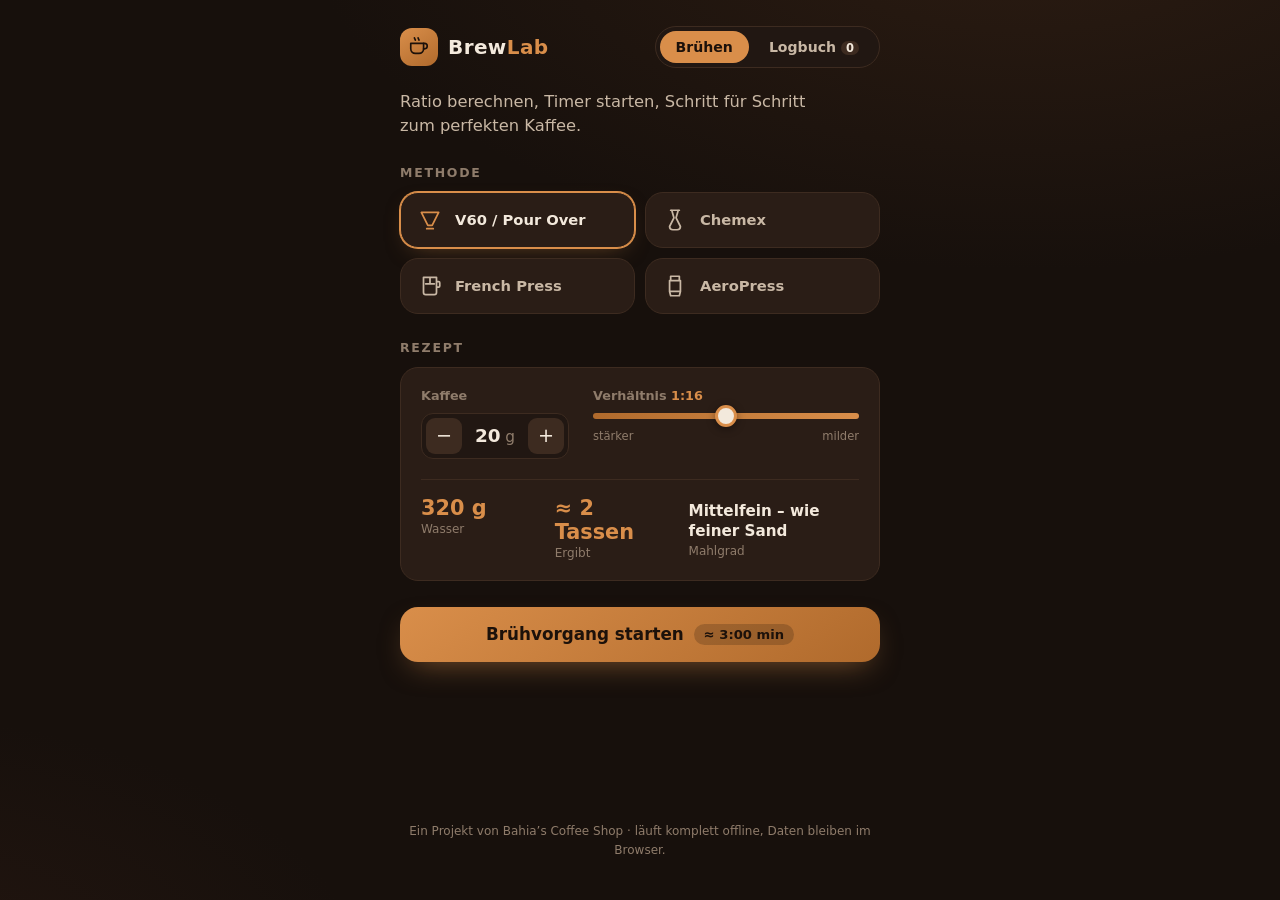
==== brewlab/index.html @ 2dcd588b "feat: add BrewLab guided brewing companion app Standalone offline web app under brewlab/: ratio calc" ====
<!DOCTYPE html>
<html lang="de">
<head>
  <meta charset="UTF-8">
  <meta name="viewport" content="width=device-width, initial-scale=1.0">
  <title>BrewLab – Dein Brüh-Assistent</title>
  <meta name="description" content="Geführter Brüh-Timer für V60, Chemex, French Press und AeroPress – mit Ratio-Rechner und Logbuch.">
  <link rel="stylesheet" href="style.css">
  <link rel="icon" href="data:image/svg+xml,%3Csvg xmlns='http://www.w3.org/2000/svg' viewBox='0 0 100 100'%3E%3Ctext y='.9em' font-size='90'%3E%E2%98%95%3C/text%3E%3C/svg%3E">
</head>
<body>
  <div class="app">

    <header class="topbar">
      <div class="brand">
        <span class="brand-mark" aria-hidden="true">
          <svg viewBox="0 0 24 24" fill="none" stroke="currentColor" stroke-width="1.8" stroke-linecap="round" stroke-linejoin="round">
            <path d="M17 8h1a3 3 0 0 1 0 6h-1"/>
            <path d="M3 8h14v6a5 5 0 0 1-5 5H8a5 5 0 0 1-5-5V8z"/>
            <path d="M7 2c0 1.2 1 1.4 1 2.6M11 2c0 1.2 1 1.4 1 2.6"/>
          </svg>
        </span>
        <span class="brand-name">Brew<em>Lab</em></span>
      </div>
      <nav class="tabs" role="tablist">
        <button class="tab is-active" id="tab-brew" data-view="setup" role="tab" aria-selected="true">Brühen</button>
        <button class="tab" id="tab-log" data-view="log" role="tab" aria-selected="false">Logbuch <span class="log-count" id="log-count" hidden>0</span></button>
      </nav>
    </header>

    <main>
      <!-- ===== Setup ===== -->
      <section class="view" id="view-setup">
        <p class="tagline">Ratio berechnen, Timer starten, Schritt für Schritt<br>zum perfekten Kaffee.</p>

        <h2 class="section-label">Methode</h2>
        <div class="method-grid" id="method-grid" role="radiogroup" aria-label="Brühmethode"></div>

        <h2 class="section-label">Rezept</h2>
        <div class="recipe-card">
          <div class="recipe-row">
            <div class="field">
              <span class="field-label">Kaffee</span>
              <div class="stepper">
                <button type="button" class="stepper-btn" id="coffee-minus" aria-label="Weniger Kaffee">−</button>
                <span class="stepper-value"><output id="coffee-value">20</output><small> g</small></span>
                <button type="button" class="stepper-btn" id="coffee-plus" aria-label="Mehr Kaffee">+</button>
              </div>
            </div>
            <div class="field field-grow">
              <span class="field-label">Verhältnis <output id="ratio-label">1:16</output></span>
              <input type="range" id="ratio-slider" min="14" max="18" step="0.5" value="16" aria-label="Kaffee-Wasser-Verhältnis">
              <div class="range-scale"><span>stärker</span><span>milder</span></div>
            </div>
          </div>
          <div class="recipe-summary">
            <div class="summary-item">
              <span class="summary-value" id="water-value">320 g</span>
              <span class="summary-caption">Wasser</span>
            </div>
            <div class="summary-item">
              <span class="summary-value" id="cups-value">≈ 2 Tassen</span>
              <span class="summary-caption">Ergibt</span>
            </div>
            <div class="summary-item summary-grind">
              <span class="summary-value summary-value-sm" id="grind-value">Mittelfein</span>
              <span class="summary-caption">Mahlgrad</span>
            </div>
          </div>
        </div>

        <button class="btn-primary" id="start-btn">
          Brühvorgang starten
          <span class="btn-time" id="start-btn-time">≈ 3:00 min</span>
        </button>
      </section>

      <!-- ===== Brewing ===== -->
      <section class="view" id="view-brew" hidden>
        <div class="brew-header">
          <span class="brew-method" id="brew-method-label">V60</span>
          <span class="brew-total" id="brew-total-time">0:00</span>
        </div>

        <div class="ring-wrap">
          <svg class="ring" viewBox="0 0 220 220" aria-hidden="true">
            <circle class="ring-track" cx="110" cy="110" r="98"/>
            <circle class="ring-progress" id="ring-progress" cx="110" cy="110" r="98"/>
          </svg>
          <div class="ring-inner">
            <span class="step-count" id="step-count">Schritt 1/4</span>
            <span class="step-timer" id="step-timer">0:45</span>
            <span class="step-target" id="step-target">bis 40 g</span>
          </div>
        </div>

        <div class="step-card">
          <h2 class="step-name" id="step-name">Blooming</h2>
          <p class="step-instruction" id="step-instruction"></p>
          <p class="step-next" id="step-next"></p>
        </div>

        <div class="brew-actions">
          <button class="btn-ghost" id="abort-btn">Abbrechen</button>
          <button class="btn-primary btn-compact" id="pause-btn">Pause</button>
        </div>
      </section>

      <!-- ===== Rating ===== -->
      <section class="view" id="view-rate" hidden>
        <div class="rate-card">
          <span class="rate-emoji" aria-hidden="true">☕</span>
          <h2 class="rate-title">Fertig gebrüht!</h2>
          <p class="rate-sub" id="rate-summary">V60 · 20 g · 1:16 · 320 g Wasser</p>
          <div class="stars" id="stars" role="radiogroup" aria-label="Bewertung">
            <button class="star" data-value="1" aria-label="1 Stern">★</button>
            <button class="star" data-value="2" aria-label="2 Sterne">★</button>
            <button class="star" data-value="3" aria-label="3 Sterne">★</button>
            <button class="star" data-value="4" aria-label="4 Sterne">★</button>
            <button class="star" data-value="5" aria-label="5 Sterne">★</button>
          </div>
          <textarea id="rate-notes" rows="3" placeholder="Notizen – z. B. Mahlgrad feiner, etwas bitter …"></textarea>
          <div class="rate-actions">
            <button class="btn-ghost" id="discard-btn">Verwerfen</button>
            <button class="btn-primary btn-compact" id="save-btn">Ins Logbuch</button>
          </div>
        </div>
      </section>

      <!-- ===== Log ===== -->
      <section class="view" id="view-log" hidden>
        <h2 class="section-label">Deine Brühungen</h2>
        <div class="log-empty" id="log-empty">
          <span aria-hidden="true">📓</span>
          <p>Noch keine Einträge.<br>Deine gebrühten Kaffees landen hier.</p>
        </div>
        <ul class="log-list" id="log-list"></ul>
      </section>
    </main>

    <footer class="footer">Ein Projekt von Bahia’s Coffee Shop · läuft komplett offline, Daten bleiben im Browser.</footer>
  </div>

  <script src="app.js"></script>
</body>
</html>
---- brewlab/style.css ----
/* ============================================================
 * BrewLab – warmes Espresso-Theme, kein Framework
 * ============================================================ */

:root {
  --bg: #17100c;
  --bg-raise: #211712;
  --bg-card: #2a1d16;
  --line: #3d2b20;
  --cream: #f3e9dc;
  --cream-dim: #c9b8a5;
  --muted: #8f7c6b;
  --copper: #d98e4a;
  --copper-deep: #b06a2c;
  --danger: #e07856;
  --ring-track: #3a2a1f;
  --radius: 18px;
  --font: "Avenir Next", "Segoe UI", system-ui, -apple-system, sans-serif;
}

* { box-sizing: border-box; margin: 0; padding: 0; }

html { color-scheme: dark; }

body {
  font-family: var(--font);
  background:
    radial-gradient(1200px 600px at 80% -10%, #2c1c12 0%, transparent 60%),
    radial-gradient(900px 500px at -10% 110%, #241610 0%, transparent 55%),
    var(--bg);
  color: var(--cream);
  min-height: 100vh;
  -webkit-font-smoothing: antialiased;
}

.app {
  max-width: 520px;
  margin: 0 auto;
  padding: 20px 20px 40px;
  display: flex;
  flex-direction: column;
  min-height: 100vh;
}

main { flex: 1; }

/* ---------- Topbar ---------- */

.topbar {
  display: flex;
  align-items: center;
  justify-content: space-between;
  gap: 12px;
  padding: 6px 0 22px;
}

.brand { display: flex; align-items: center; gap: 10px; }

.brand-mark {
  width: 38px; height: 38px;
  display: grid; place-items: center;
  border-radius: 12px;
  background: linear-gradient(145deg, var(--copper), var(--copper-deep));
  color: #1c110a;
}
.brand-mark svg { width: 22px; height: 22px; }

.brand-name {
  font-size: 1.25rem;
  font-weight: 700;
  letter-spacing: 0.02em;
}
.brand-name em { font-style: normal; color: var(--copper); }

.tabs {
  display: flex;
  gap: 4px;
  background: var(--bg-raise);
  border: 1px solid var(--line);
  border-radius: 999px;
  padding: 4px;
}

.tab {
  font: inherit;
  font-size: 0.88rem;
  font-weight: 600;
  color: var(--cream-dim);
  background: none;
  border: 0;
  border-radius: 999px;
  padding: 8px 16px;
  cursor: pointer;
  transition: background 0.2s, color 0.2s;
}
.tab.is-active { background: var(--copper); color: #1c110a; }

.log-count {
  display: inline-block;
  min-width: 18px;
  padding: 0 5px;
  border-radius: 999px;
  background: rgba(0, 0, 0, 0.25);
  font-size: 0.72rem;
  text-align: center;
}
.tab:not(.is-active) .log-count { background: var(--line); color: var(--cream); }

/* ---------- Setup ---------- */

.tagline {
  color: var(--cream-dim);
  font-size: 1.02rem;
  line-height: 1.5;
  margin-bottom: 26px;
}

.section-label {
  font-size: 0.78rem;
  font-weight: 700;
  text-transform: uppercase;
  letter-spacing: 0.14em;
  color: var(--muted);
  margin-bottom: 12px;
}

.method-grid {
  display: grid;
  grid-template-columns: repeat(2, 1fr);
  gap: 10px;
  margin-bottom: 26px;
}

.method-card {
  font: inherit;
  display: flex;
  align-items: center;
  gap: 12px;
  padding: 14px 16px;
  background: var(--bg-card);
  color: var(--cream-dim);
  border: 1px solid var(--line);
  border-radius: var(--radius);
  cursor: pointer;
  font-weight: 600;
  font-size: 0.92rem;
  text-align: left;
  transition: border-color 0.2s, color 0.2s, transform 0.1s;
}
.method-card:hover { transform: translateY(-1px); }
.method-card svg { width: 26px; height: 26px; flex-shrink: 0; }
.method-card.is-selected {
  border-color: var(--copper);
  color: var(--cream);
  box-shadow: 0 0 0 1px var(--copper), 0 8px 24px -12px rgba(217, 142, 74, 0.5);
}
.method-card.is-selected svg { color: var(--copper); }

.recipe-card {
  background: var(--bg-card);
  border: 1px solid var(--line);
  border-radius: var(--radius);
  padding: 20px;
  margin-bottom: 26px;
}

.recipe-row {
  display: flex;
  gap: 24px;
  flex-wrap: wrap;
  margin-bottom: 20px;
}

.field { display: flex; flex-direction: column; gap: 10px; }
.field-grow { flex: 1; min-width: 180px; }

.field-label {
  font-size: 0.8rem;
  font-weight: 600;
  color: var(--muted);
}
.field-label output { color: var(--copper); font-weight: 700; }

.stepper {
  display: flex;
  align-items: center;
  gap: 4px;
  background: var(--bg-raise);
  border: 1px solid var(--line);
  border-radius: 12px;
  padding: 4px;
}

.stepper-btn {
  font: inherit;
  width: 36px; height: 36px;
  border: 0;
  border-radius: 9px;
  background: var(--line);
  color: var(--cream);
  font-size: 1.2rem;
  cursor: pointer;
  transition: background 0.15s;
}
.stepper-btn:hover { background: var(--copper-deep); }

.stepper-value {
  min-width: 58px;
  text-align: center;
  font-size: 1.15rem;
  font-weight: 700;
  font-variant-numeric: tabular-nums;
}
.stepper-value small { color: var(--muted); font-weight: 500; }

input[type="range"] {
  -webkit-appearance: none;
  appearance: none;
  width: 100%;
  height: 6px;
  border-radius: 999px;
  background: linear-gradient(90deg, var(--copper-deep), var(--copper));
  outline: none;
  cursor: pointer;
}
input[type="range"]::-webkit-slider-thumb {
  -webkit-appearance: none;
  width: 22px; height: 22px;
  border-radius: 50%;
  background: var(--cream);
  border: 3px solid var(--copper);
  box-shadow: 0 2px 8px rgba(0, 0, 0, 0.4);
}
input[type="range"]::-moz-range-thumb {
  width: 16px; height: 16px;
  border-radius: 50%;
  background: var(--cream);
  border: 3px solid var(--copper);
}

.range-scale {
  display: flex;
  justify-content: space-between;
  font-size: 0.72rem;
  color: var(--muted);
}

.recipe-summary {
  display: flex;
  gap: 12px;
  border-top: 1px solid var(--line);
  padding-top: 16px;
}

.summary-item { flex: 1; display: flex; flex-direction: column; gap: 2px; }
.summary-grind { flex: 1.4; }

.summary-value {
  font-size: 1.3rem;
  font-weight: 700;
  color: var(--copper);
  font-variant-numeric: tabular-nums;
}
.summary-value-sm { font-size: 0.95rem; line-height: 1.35; padding-top: 5px; color: var(--cream); }

.summary-caption {
  font-size: 0.75rem;
  color: var(--muted);
}

/* ---------- Buttons ---------- */

.btn-primary {
  font: inherit;
  width: 100%;
  display: flex;
  align-items: center;
  justify-content: center;
  gap: 10px;
  padding: 17px 24px;
  border: 0;
  border-radius: var(--radius);
  background: linear-gradient(145deg, var(--copper), var(--copper-deep));
  color: #1c110a;
  font-size: 1.05rem;
  font-weight: 700;
  cursor: pointer;
  transition: filter 0.15s, transform 0.1s;
  box-shadow: 0 12px 30px -12px rgba(217, 142, 74, 0.55);
}
.btn-primary:hover { filter: brightness(1.07); transform: translateY(-1px); }

.btn-time {
  font-size: 0.82rem;
  font-weight: 600;
  background: rgba(0, 0, 0, 0.18);
  border-radius: 999px;
  padding: 3px 10px;
}

.btn-compact { width: auto; padding: 13px 26px; font-size: 0.95rem; }

.btn-ghost {
  font: inherit;
  padding: 13px 22px;
  background: none;
  border: 1px solid var(--line);
  border-radius: var(--radius);
  color: var(--cream-dim);
  font-size: 0.95rem;
  font-weight: 600;
  cursor: pointer;
  transition: border-color 0.15s, color 0.15s;
}
.btn-ghost:hover { border-color: var(--danger); color: var(--danger); }

/* ---------- Brewing ---------- */

.brew-header {
  display: flex;
  justify-content: space-between;
  align-items: baseline;
  margin-bottom: 18px;
}

.brew-method { font-weight: 700; font-size: 1.05rem; color: var(--copper); }

.brew-total {
  font-variant-numeric: tabular-nums;
  color: var(--muted);
  font-weight: 600;
}
.brew-total::before { content: "Gesamt "; font-weight: 500; font-size: 0.85em; }

.ring-wrap {
  position: relative;
  width: min(280px, 72vw);
  margin: 0 auto 22px;
}

.ring { width: 100%; display: block; transform: rotate(-90deg); }

.ring-track, .ring-progress {
  fill: none;
  stroke-width: 10;
  stroke-linecap: round;
}
.ring-track { stroke: var(--ring-track); }
.ring-progress {
  stroke: var(--copper);
  transition: stroke-dashoffset 0.15s linear;
  filter: drop-shadow(0 0 8px rgba(217, 142, 74, 0.45));
}

.ring-inner {
  position: absolute;
  inset: 0;
  display: flex;
  flex-direction: column;
  align-items: center;
  justify-content: center;
  gap: 4px;
}

.step-count {
  font-size: 0.78rem;
  font-weight: 700;
  text-transform: uppercase;
  letter-spacing: 0.12em;
  color: var(--muted);
}

.step-timer {
  font-size: 3.2rem;
  font-weight: 800;
  font-variant-numeric: tabular-nums;
  line-height: 1.1;
}

.step-target {
  font-size: 0.95rem;
  font-weight: 700;
  color: var(--copper);
  background: rgba(217, 142, 74, 0.12);
  border: 1px solid rgba(217, 142, 74, 0.35);
  padding: 3px 12px;
  border-radius: 999px;
}

.step-card {
  background: var(--bg-card);
  border: 1px solid var(--line);
  border-radius: var(--radius);
  padding: 20px;
  text-align: center;
  margin-bottom: 22px;
}

.step-name { font-size: 1.25rem; margin-bottom: 8px; }

.step-instruction {
  color: var(--cream-dim);
  line-height: 1.55;
  font-size: 0.97rem;
  margin-bottom: 10px;
}

.step-next { font-size: 0.8rem; color: var(--muted); }

.brew-actions {
  display: flex;
  justify-content: center;
  gap: 12px;
}

/* ---------- Rating ---------- */

.rate-card {
  background: var(--bg-card);
  border: 1px solid var(--line);
  border-radius: var(--radius);
  padding: 32px 24px;
  text-align: center;
  margin-top: 12px;
}

.rate-emoji { font-size: 2.6rem; display: block; margin-bottom: 10px; }

.rate-title { font-size: 1.45rem; margin-bottom: 6px; }

.rate-sub { color: var(--muted); font-size: 0.9rem; margin-bottom: 20px; }

.stars { display: flex; justify-content: center; gap: 6px; margin-bottom: 20px; }

.star {
  font: inherit;
  font-size: 2rem;
  background: none;
  border: 0;
  color: var(--line);
  cursor: pointer;
  transition: color 0.15s, transform 0.1s;
  line-height: 1;
}
.star:hover { transform: scale(1.15); }
.star.is-on { color: var(--copper); text-shadow: 0 0 14px rgba(217, 142, 74, 0.5); }

#rate-notes {
  font: inherit;
  width: 100%;
  background: var(--bg-raise);
  border: 1px solid var(--line);
  border-radius: 12px;
  color: var(--cream);
  padding: 12px 14px;
  font-size: 0.93rem;
  resize: vertical;
  margin-bottom: 18px;
}
#rate-notes::placeholder { color: var(--muted); }
#rate-notes:focus { outline: none; border-color: var(--copper); }

.rate-actions { display: flex; justify-content: center; gap: 12px; }

/* ---------- Logbuch ---------- */

.log-empty {
  text-align: center;
  color: var(--muted);
  padding: 60px 20px;
  line-height: 1.6;
}
.log-empty span { font-size: 2.4rem; display: block; margin-bottom: 12px; }

.log-list { list-style: none; display: flex; flex-direction: column; gap: 12px; }

.log-entry {
  background: var(--bg-card);
  border: 1px solid var(--line);
  border-radius: var(--radius);
  padding: 16px 18px;
}

.log-head {
  display: flex;
  justify-content: space-between;
  align-items: baseline;
  gap: 10px;
  margin-bottom: 4px;
}

.log-method { font-weight: 700; }

.log-stars { color: var(--copper); letter-spacing: 0.1em; font-size: 0.9rem; }

.log-meta { font-size: 0.82rem; color: var(--muted); margin-bottom: 8px; }

.log-notes {
  font-size: 0.9rem;
  color: var(--cream-dim);
  font-style: italic;
  line-height: 1.5;
  margin-bottom: 10px;
}

.log-actions { display: flex; gap: 8px; margin-top: 6px; }

.btn-mini {
  font: inherit;
  font-size: 0.8rem;
  font-weight: 600;
  padding: 7px 12px;
  border-radius: 9px;
  border: 1px solid var(--line);
  background: var(--bg-raise);
  color: var(--cream-dim);
  cursor: pointer;
  transition: border-color 0.15s, color 0.15s;
}
.btn-mini:hover { border-color: var(--copper); color: var(--copper); }
.btn-mini-danger:hover { border-color: var(--danger); color: var(--danger); }

/* ---------- Footer ---------- */

.footer {
  text-align: center;
  font-size: 0.75rem;
  color: var(--muted);
  padding-top: 36px;
  line-height: 1.6;
}

/* ---------- Responsive ---------- */

@media (max-width: 420px) {
  .method-grid { grid-template-columns: 1fr; }
  .recipe-summary { flex-wrap: wrap; }
  .summary-grind { flex-basis: 100%; }
  .topbar { flex-direction: column; align-items: flex-start; }
}
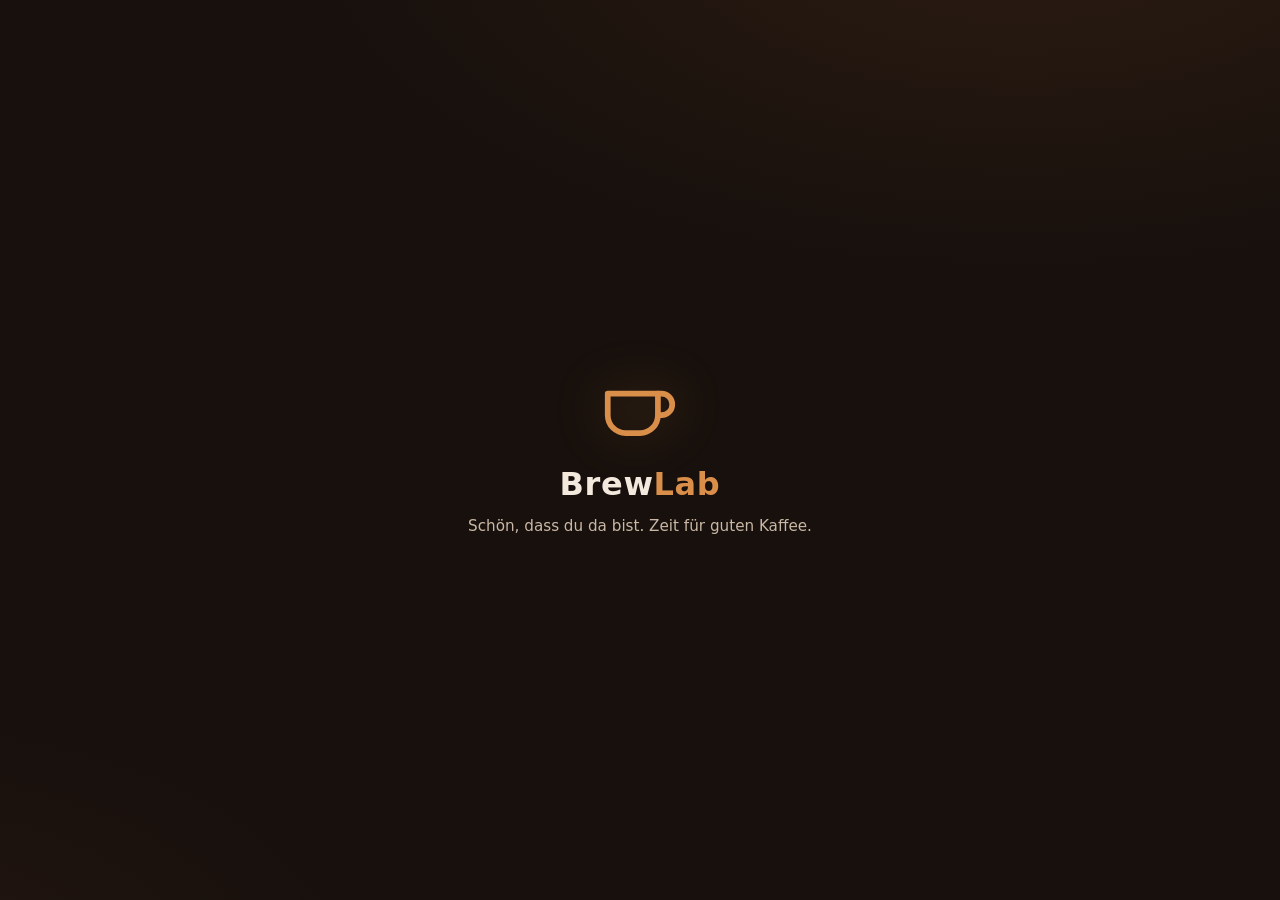
==== commit 7bafd784: "feat: add Tools section and welcoming start animation to BrewLab New Tools tab with four utilities: " ====
--- a/brewlab/index.html
+++ b/brewlab/index.html
@@ -5,10 +5,27 @@
   <meta name="viewport" content="width=device-width, initial-scale=1.0">
   <title>BrewLab – Dein Brüh-Assistent</title>
   <meta name="description" content="Geführter Brüh-Timer für V60, Chemex, French Press und AeroPress – mit Ratio-Rechner und Logbuch.">
+  <meta name="theme-color" content="#17100c">
   <link rel="stylesheet" href="style.css">
-  <link rel="icon" href="data:image/svg+xml,%3Csvg xmlns='http://www.w3.org/2000/svg' viewBox='0 0 100 100'%3E%3Ctext y='.9em' font-size='90'%3E%E2%98%95%3C/text%3E%3C/svg%3E">
+  <link rel="manifest" href="manifest.webmanifest">
+  <link rel="icon" href="icon.svg" type="image/svg+xml">
+  <link rel="apple-touch-icon" href="icon-192.png">
 </head>
 <body>
+  <!-- ===== Start-/Willkommensanimation ===== -->
+  <div class="splash" id="splash" aria-hidden="true">
+    <div class="splash-inner">
+      <svg class="splash-cup" viewBox="0 0 24 24" fill="none" stroke="currentColor" stroke-width="1.6" stroke-linecap="round" stroke-linejoin="round">
+        <path class="cup-line" pathLength="1" d="M17 8h1a3 3 0 0 1 0 6h-1"/>
+        <path class="cup-line" pathLength="1" d="M3 8h14v6a5 5 0 0 1-5 5H8a5 5 0 0 1-5-5V8z"/>
+        <path class="steam" d="M7 2c0 1.2 1 1.4 1 2.6"/>
+        <path class="steam steam-2" d="M11 2c0 1.2 1 1.4 1 2.6"/>
+      </svg>
+      <span class="splash-name">Brew<em>Lab</em></span>
+      <span class="splash-tag">Schön, dass du da bist. Zeit für guten Kaffee.</span>
+    </div>
+  </div>
+
   <div class="app">
 
     <header class="topbar">
@@ -24,6 +41,7 @@
       </div>
       <nav class="tabs" role="tablist">
         <button class="tab is-active" id="tab-brew" data-view="setup" role="tab" aria-selected="true">Brühen</button>
+        <button class="tab" id="tab-tools" data-view="tools" role="tab" aria-selected="false">Tools</button>
         <button class="tab" id="tab-log" data-view="log" role="tab" aria-selected="false">Logbuch <span class="log-count" id="log-count" hidden>0</span></button>
       </nav>
     </header>
@@ -127,6 +145,80 @@
         </div>
       </section>
 
+      <!-- ===== Tools ===== -->
+      <section class="view" id="view-tools" hidden>
+        <p class="tagline">Kleine Helfer rund um deinen Kaffee –<br>alles lokal, nichts verlässt deinen Browser.</p>
+
+        <h2 class="section-label">Koffein heute</h2>
+        <div class="tool-card">
+          <div class="caffeine-status">
+            <span class="caffeine-total"><output id="caffeine-total">0</output><small> mg</small></span>
+            <span class="caffeine-limit">von 400 mg Tagesrichtwert (EFSA)</span>
+          </div>
+          <div class="caffeine-bar" role="progressbar" aria-label="Koffeinaufnahme heute" aria-valuemin="0" aria-valuemax="400" aria-valuenow="0" id="caffeine-progress">
+            <div class="caffeine-fill" id="caffeine-fill"></div>
+          </div>
+          <p class="caffeine-warning" id="caffeine-warning" hidden>Du liegst über dem Tagesrichtwert – vielleicht ab jetzt entkoffeiniert?</p>
+          <div class="drink-grid" id="drink-grid"></div>
+          <ul class="caffeine-list" id="caffeine-list"></ul>
+        </div>
+
+        <h2 class="section-label">Was kostet deine Tasse?</h2>
+        <div class="tool-card">
+          <div class="tool-fields">
+            <label class="tool-field">
+              <span>Bohnenpreis</span>
+              <span class="tool-input"><input id="price-kg" type="number" min="1" max="200" step="0.5" value="24" inputmode="decimal"><small>€/kg</small></span>
+            </label>
+            <label class="tool-field">
+              <span>Kaffee pro Tasse</span>
+              <span class="tool-input"><input id="price-gram" type="number" min="5" max="40" step="1" value="14" inputmode="numeric"><small>g</small></span>
+            </label>
+            <label class="tool-field">
+              <span>Tassen pro Tag</span>
+              <span class="tool-input"><input id="price-cups" type="number" min="1" max="12" step="1" value="2" inputmode="numeric"><small>Stk.</small></span>
+            </label>
+          </div>
+          <p class="tool-result">Deine Tasse kostet <output id="price-cup">0,34 €</output> – das sind <output id="price-month">20,45 €</output> im Monat.</p>
+        </div>
+
+        <h2 class="section-label">Mengen-Umrechner</h2>
+        <div class="tool-card">
+          <div class="tool-fields">
+            <div class="tool-field">
+              <span>Tassen (à 200 ml)</span>
+              <div class="stepper stepper-sm">
+                <button type="button" class="stepper-btn" id="conv-minus" aria-label="Weniger Tassen">−</button>
+                <span class="stepper-value"><output id="conv-cups">2</output></span>
+                <button type="button" class="stepper-btn" id="conv-plus" aria-label="Mehr Tassen">+</button>
+              </div>
+            </div>
+            <label class="tool-field">
+              <span>Verhältnis 1:</span>
+              <span class="tool-input"><input id="conv-ratio" type="number" min="10" max="20" step="0.5" value="16" inputmode="decimal"></span>
+            </label>
+          </div>
+          <p class="tool-result">Du brauchst <output id="conv-coffee">25 g</output> Kaffee (≈ <output id="conv-spoons">4 EL</output>) auf <output id="conv-water">400 g</output> Wasser.</p>
+        </div>
+
+        <h2 class="section-label">Brüh-Referenz</h2>
+        <div class="tool-card ref-card">
+          <table class="ref-table">
+            <thead>
+              <tr><th>Methode</th><th>Mahlgrad</th><th>Wasser</th><th>Zeit</th></tr>
+            </thead>
+            <tbody>
+              <tr><td>V60</td><td>mittelfein</td><td>92–96 °C</td><td>2:30–3:30</td></tr>
+              <tr><td>Chemex</td><td>mittelgrob</td><td>93–96 °C</td><td>4:00–5:00</td></tr>
+              <tr><td>French Press</td><td>grob</td><td>93–96 °C</td><td>4:00–5:00</td></tr>
+              <tr><td>AeroPress</td><td>fein–mittel</td><td>85–92 °C</td><td>1:30–2:30</td></tr>
+              <tr><td>Espresso</td><td>fein</td><td>92–94 °C</td><td>0:25–0:30</td></tr>
+            </tbody>
+          </table>
+          <p class="ref-hint">Faustregel: schmeckt es sauer → feiner mahlen oder heißer brühen; schmeckt es bitter → gröber mahlen oder kürzer ziehen lassen.</p>
+        </div>
+      </section>
+
       <!-- ===== Log ===== -->
       <section class="view" id="view-log" hidden>
         <h2 class="section-label">Deine Brühungen</h2>
--- a/brewlab/style.css
+++ b/brewlab/style.css
@@ -42,6 +42,111 @@
   min-height: 100vh;
 }
 
+/* ---------- Startanimation ---------- */
+
+.splash {
+  position: fixed;
+  inset: 0;
+  z-index: 50;
+  display: grid;
+  place-items: center;
+  background:
+    radial-gradient(1200px 600px at 80% -10%, #2c1c12 0%, transparent 60%),
+    radial-gradient(900px 500px at -10% 110%, #241610 0%, transparent 55%),
+    var(--bg);
+  transition: opacity 0.65s ease, visibility 0.65s;
+}
+
+.splash.is-done {
+  opacity: 0;
+  visibility: hidden;
+  pointer-events: none;
+}
+
+.splash-inner {
+  display: flex;
+  flex-direction: column;
+  align-items: center;
+  gap: 14px;
+  text-align: center;
+  padding: 0 24px;
+}
+
+.splash-cup {
+  width: 86px;
+  height: 86px;
+  color: var(--copper);
+  filter: drop-shadow(0 0 24px rgba(217, 142, 74, 0.35));
+}
+
+.splash-cup .cup-line {
+  stroke-dasharray: 1;
+  stroke-dashoffset: 1;
+  animation: splash-draw 0.9s cubic-bezier(0.65, 0, 0.35, 1) 0.15s forwards;
+}
+
+.splash-cup .steam {
+  opacity: 0;
+  transform-box: fill-box;
+  animation: splash-steam 1.5s ease-in-out 0.85s infinite;
+}
+.splash-cup .steam-2 { animation-delay: 1.1s; }
+
+.splash-name {
+  font-size: 2rem;
+  font-weight: 800;
+  letter-spacing: 0.02em;
+  opacity: 0;
+  animation: splash-rise 0.7s cubic-bezier(0.22, 1, 0.36, 1) 0.55s forwards;
+}
+.splash-name em { font-style: normal; color: var(--copper); }
+
+.splash-tag {
+  color: var(--cream-dim);
+  font-size: 0.95rem;
+  opacity: 0;
+  animation: splash-rise 0.7s cubic-bezier(0.22, 1, 0.36, 1) 0.85s forwards;
+}
+
+@keyframes splash-draw {
+  to { stroke-dashoffset: 0; }
+}
+
+@keyframes splash-steam {
+  0% { opacity: 0; transform: translateY(2px); }
+  40% { opacity: 1; }
+  100% { opacity: 0; transform: translateY(-3px); }
+}
+
+@keyframes splash-rise {
+  from { opacity: 0; transform: translateY(14px); }
+  to { opacity: 1; transform: none; }
+}
+
+/* Gestaffelter Einstieg des App-Inhalts nach dem Splash */
+.app > * {
+  opacity: 0;
+  transform: translateY(16px);
+}
+
+body.is-ready .app > * {
+  opacity: 1;
+  transform: none;
+  transition: opacity 0.65s ease, transform 0.65s cubic-bezier(0.22, 1, 0.36, 1);
+}
+body.is-ready .app > header { transition-delay: 0.05s; }
+body.is-ready .app > main { transition-delay: 0.18s; }
+body.is-ready .app > footer { transition-delay: 0.32s; }
+
+@media (prefers-reduced-motion: reduce) {
+  .splash { display: none; }
+  .app > *, body.is-ready .app > * {
+    opacity: 1;
+    transform: none;
+    transition: none;
+  }
+}
+
 main { flex: 1; }
 
 /* ---------- Topbar ---------- */
@@ -520,6 +625,205 @@
 .btn-mini:hover { border-color: var(--copper); color: var(--copper); }
 .btn-mini-danger:hover { border-color: var(--danger); color: var(--danger); }
 
+/* ---------- Tools ---------- */
+
+.tool-card {
+  background: var(--bg-card);
+  border: 1px solid var(--line);
+  border-radius: var(--radius);
+  padding: 20px;
+  margin-bottom: 26px;
+}
+
+.caffeine-status {
+  display: flex;
+  align-items: baseline;
+  justify-content: space-between;
+  gap: 10px;
+  margin-bottom: 10px;
+}
+
+.caffeine-total {
+  font-size: 1.6rem;
+  font-weight: 800;
+  color: var(--copper);
+  font-variant-numeric: tabular-nums;
+}
+.caffeine-total small { font-size: 0.9rem; color: var(--muted); font-weight: 600; }
+
+.caffeine-limit { font-size: 0.78rem; color: var(--muted); text-align: right; }
+
+.caffeine-bar {
+  height: 10px;
+  border-radius: 999px;
+  background: var(--bg-raise);
+  border: 1px solid var(--line);
+  overflow: hidden;
+  margin-bottom: 14px;
+}
+
+.caffeine-fill {
+  height: 100%;
+  width: 0;
+  border-radius: 999px;
+  background: linear-gradient(90deg, var(--copper-deep), var(--copper));
+  transition: width 0.5s cubic-bezier(0.22, 1, 0.36, 1);
+}
+.caffeine-fill.is-over { background: linear-gradient(90deg, #b0512c, var(--danger)); }
+
+.caffeine-warning {
+  font-size: 0.85rem;
+  color: var(--danger);
+  margin-bottom: 14px;
+  line-height: 1.5;
+}
+
+.drink-grid {
+  display: grid;
+  grid-template-columns: repeat(2, 1fr);
+  gap: 8px;
+}
+
+.drink-btn {
+  font: inherit;
+  display: flex;
+  flex-direction: column;
+  align-items: flex-start;
+  gap: 2px;
+  padding: 11px 14px;
+  background: var(--bg-raise);
+  border: 1px solid var(--line);
+  border-radius: 12px;
+  color: var(--cream);
+  cursor: pointer;
+  transition: border-color 0.15s, transform 0.1s;
+}
+.drink-btn:hover { border-color: var(--copper); transform: translateY(-1px); }
+.drink-btn strong { font-size: 0.9rem; }
+.drink-btn small { font-size: 0.75rem; color: var(--copper); font-weight: 600; }
+
+.caffeine-list {
+  list-style: none;
+  margin-top: 14px;
+  display: flex;
+  flex-direction: column;
+  gap: 6px;
+}
+.caffeine-list:empty { margin-top: 0; }
+
+.caffeine-list li {
+  display: flex;
+  justify-content: space-between;
+  align-items: center;
+  gap: 10px;
+  font-size: 0.87rem;
+  color: var(--cream-dim);
+  background: var(--bg-raise);
+  border-radius: 10px;
+  padding: 8px 12px;
+}
+.caffeine-list small { color: var(--muted); }
+
+.caffeine-remove {
+  font: inherit;
+  width: 26px;
+  height: 26px;
+  border: 0;
+  border-radius: 8px;
+  background: var(--line);
+  color: var(--cream-dim);
+  font-size: 1rem;
+  line-height: 1;
+  cursor: pointer;
+  transition: background 0.15s, color 0.15s;
+}
+.caffeine-remove:hover { background: var(--danger); color: #1c110a; }
+
+.tool-fields {
+  display: flex;
+  flex-wrap: wrap;
+  gap: 16px 24px;
+  margin-bottom: 16px;
+}
+
+.tool-field {
+  display: flex;
+  flex-direction: column;
+  gap: 8px;
+  font-size: 0.8rem;
+  font-weight: 600;
+  color: var(--muted);
+}
+
+.tool-input {
+  display: flex;
+  align-items: center;
+  gap: 8px;
+  background: var(--bg-raise);
+  border: 1px solid var(--line);
+  border-radius: 12px;
+  padding: 8px 12px;
+}
+.tool-input:focus-within { border-color: var(--copper); }
+
+.tool-input input {
+  font: inherit;
+  width: 64px;
+  background: none;
+  border: 0;
+  color: var(--cream);
+  font-size: 1.05rem;
+  font-weight: 700;
+  font-variant-numeric: tabular-nums;
+}
+.tool-input input:focus { outline: none; }
+.tool-input small { color: var(--muted); font-weight: 600; }
+
+.stepper-sm .stepper-btn { width: 32px; height: 32px; }
+.stepper-sm .stepper-value { min-width: 40px; font-size: 1.05rem; }
+
+.tool-result {
+  border-top: 1px solid var(--line);
+  padding-top: 14px;
+  font-size: 0.97rem;
+  color: var(--cream-dim);
+  line-height: 1.6;
+}
+.tool-result output { color: var(--copper); font-weight: 700; }
+
+.ref-card { padding: 8px 20px 16px; }
+
+.ref-table {
+  width: 100%;
+  border-collapse: collapse;
+  font-size: 0.88rem;
+}
+
+.ref-table th {
+  text-align: left;
+  font-size: 0.72rem;
+  text-transform: uppercase;
+  letter-spacing: 0.1em;
+  color: var(--muted);
+  padding: 12px 8px 8px 0;
+  border-bottom: 1px solid var(--line);
+}
+
+.ref-table td {
+  padding: 10px 8px 10px 0;
+  border-bottom: 1px solid var(--line);
+  color: var(--cream-dim);
+}
+.ref-table td:first-child { color: var(--cream); font-weight: 600; }
+.ref-table tr:last-child td { border-bottom: 0; }
+
+.ref-hint {
+  font-size: 0.8rem;
+  color: var(--muted);
+  line-height: 1.55;
+  margin-top: 10px;
+}
+
 /* ---------- Footer ---------- */
 
 .footer {
